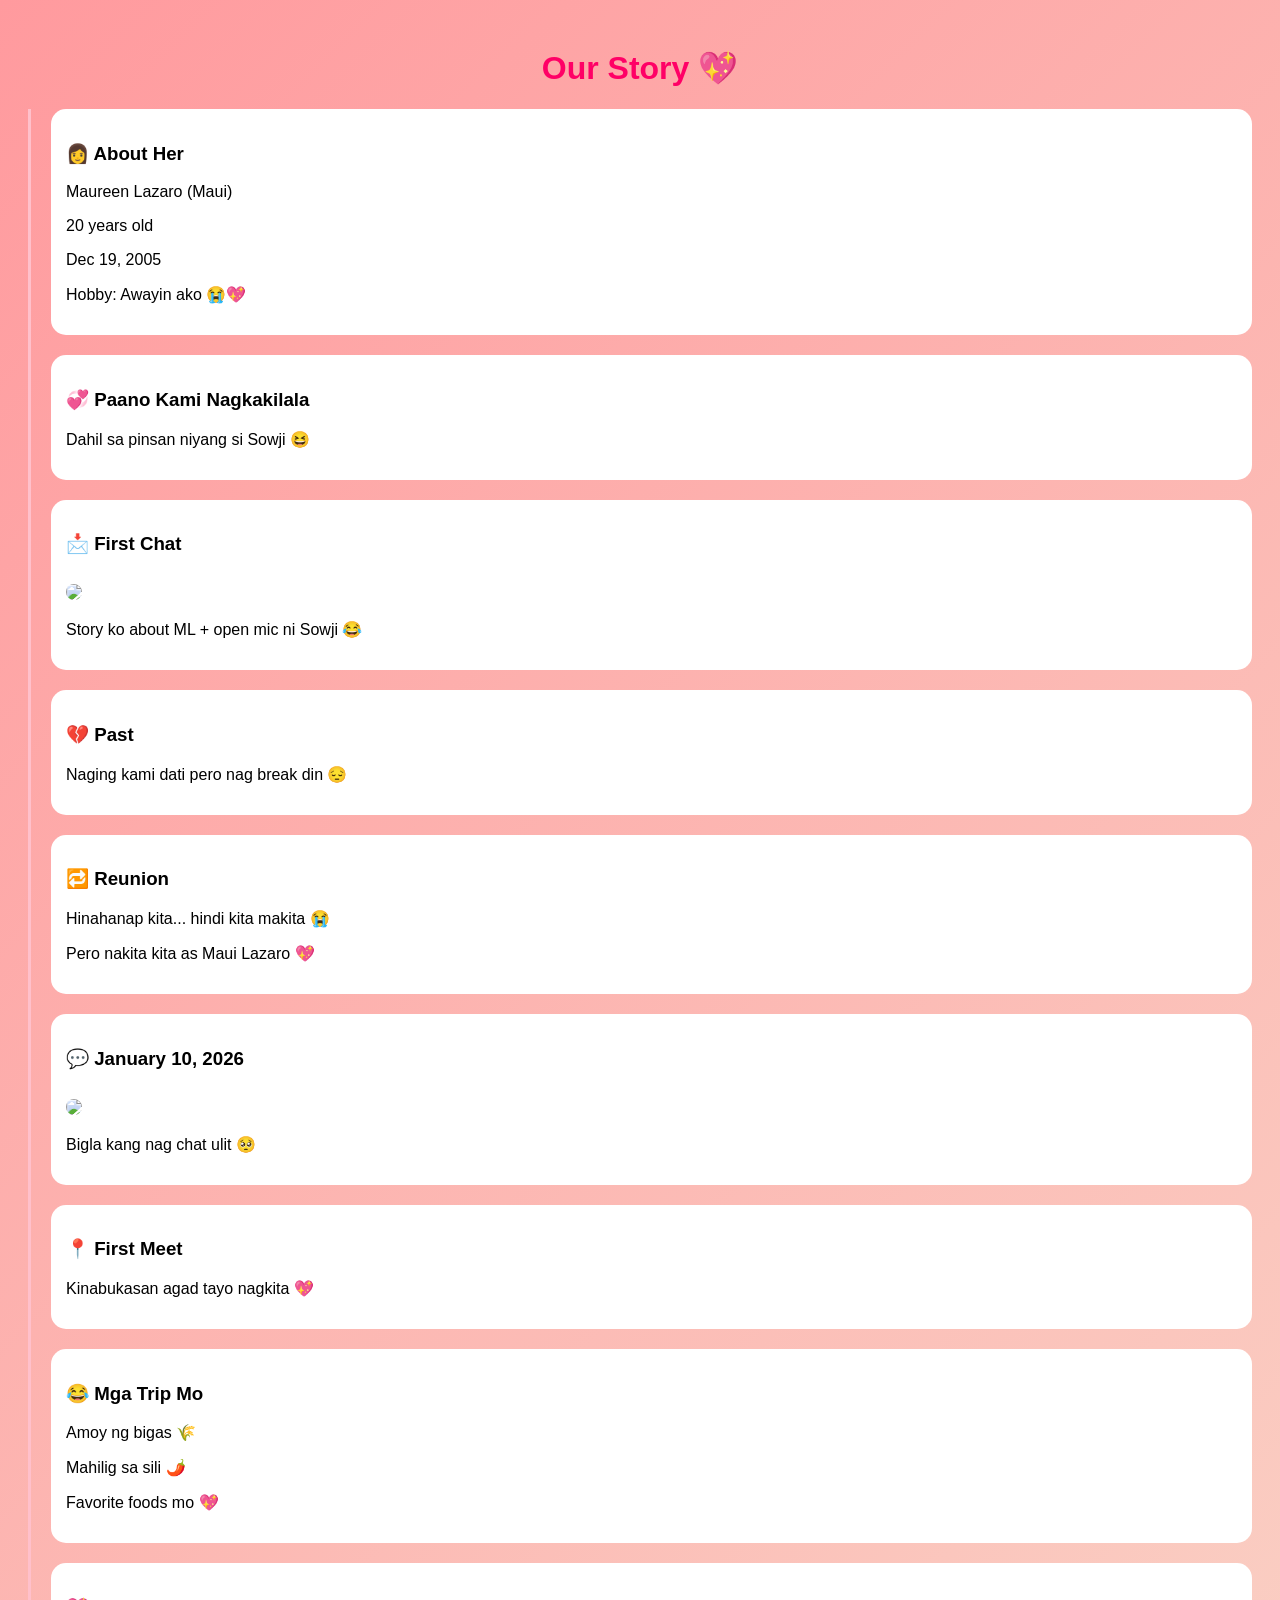
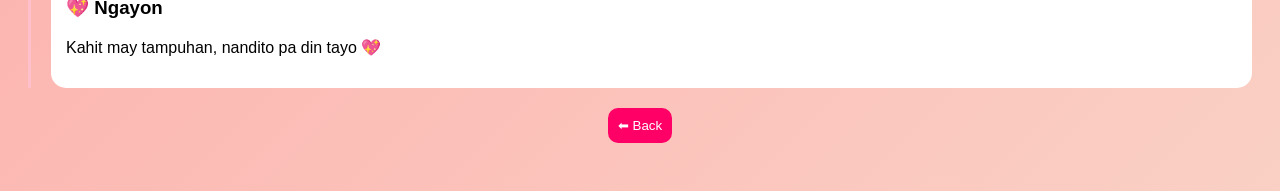
==== story.html @ 96c2b428 "Create story.html" ====
<!DOCTYPE html>
<html>
<head>
    <title>Our Story 💖</title>
    <meta name="viewport" content="width=device-width, initial-scale=1.0">
    <style>

    body {
        font-family: Arial;
        background: linear-gradient(135deg, #ff9a9e, #fad0c4);
        padding: 20px;
    }

    h1 {
        text-align: center;
        color: #ff0066;
    }

    .timeline {
        border-left: 3px solid pink;
        padding-left: 20px;
    }

    .item {
        background: white;
        padding: 15px;
        margin-bottom: 20px;
        border-radius: 15px;
    }

    img {
        width: 100%;
        border-radius: 10px;
        margin-top: 10px;
    }

    button {
        display: block;
        margin: 20px auto;
        padding: 10px;
        background: #ff0066;
        color: white;
        border: none;
        border-radius: 10px;
    }

    </style>
</head>
<body>

<h1>Our Story 💖</h1>

<div class="timeline">

<div class="item">
<h3>👩 About Her</h3>
<p>Maureen Lazaro (Maui)</p>
<p>20 years old</p>
<p>Dec 19, 2005</p>
<p>Hobby: Awayin ako 😭💖</p>
</div>

<div class="item">
<h3>💞 Paano Kami Nagkakilala</h3>
<p>Dahil sa pinsan niyang si Sowji 😆</p>
</div>

<div class="item">
<h3>📩 First Chat</h3>
<img src="https://raw.githubusercontent.com/missnapokita/july25/main/Picsart_26-04-07_22-38-30-776.jpg">
<p>Story ko about ML + open mic ni Sowji 😂</p>
</div>

<div class="item">
<h3>💔 Past</h3>
<p>Naging kami dati pero nag break din 😔</p>
</div>

<div class="item">
<h3>🔁 Reunion</h3>
<p>Hinahanap kita... hindi kita makita 😭</p>
<p>Pero nakita kita as Maui Lazaro 💖</p>
</div>

<div class="item">
<h3>💬 January 10, 2026</h3>
<img src="https://raw.githubusercontent.com/missnapokita/july25/main/Picsart_26-04-07_22-46-37-009.jpg">
<p>Bigla kang nag chat ulit 🥺</p>
</div>

<div class="item">
<h3>📍 First Meet</h3>
<p>Kinabukasan agad tayo nagkita 💖</p>
</div>

<div class="item">
<h3>😂 Mga Trip Mo</h3>
<p>Amoy ng bigas 🌾</p>
<p>Mahilig sa sili 🌶️</p>
<p>Favorite foods mo 💖</p>
</div>

<div class="item">
<h3>💖 Ngayon</h3>
<p>Kahit may tampuhan, nandito pa din tayo 💖</p>
</div>

</div>

<button onclick="history.back()">⬅ Back</button>

</body>
</html>
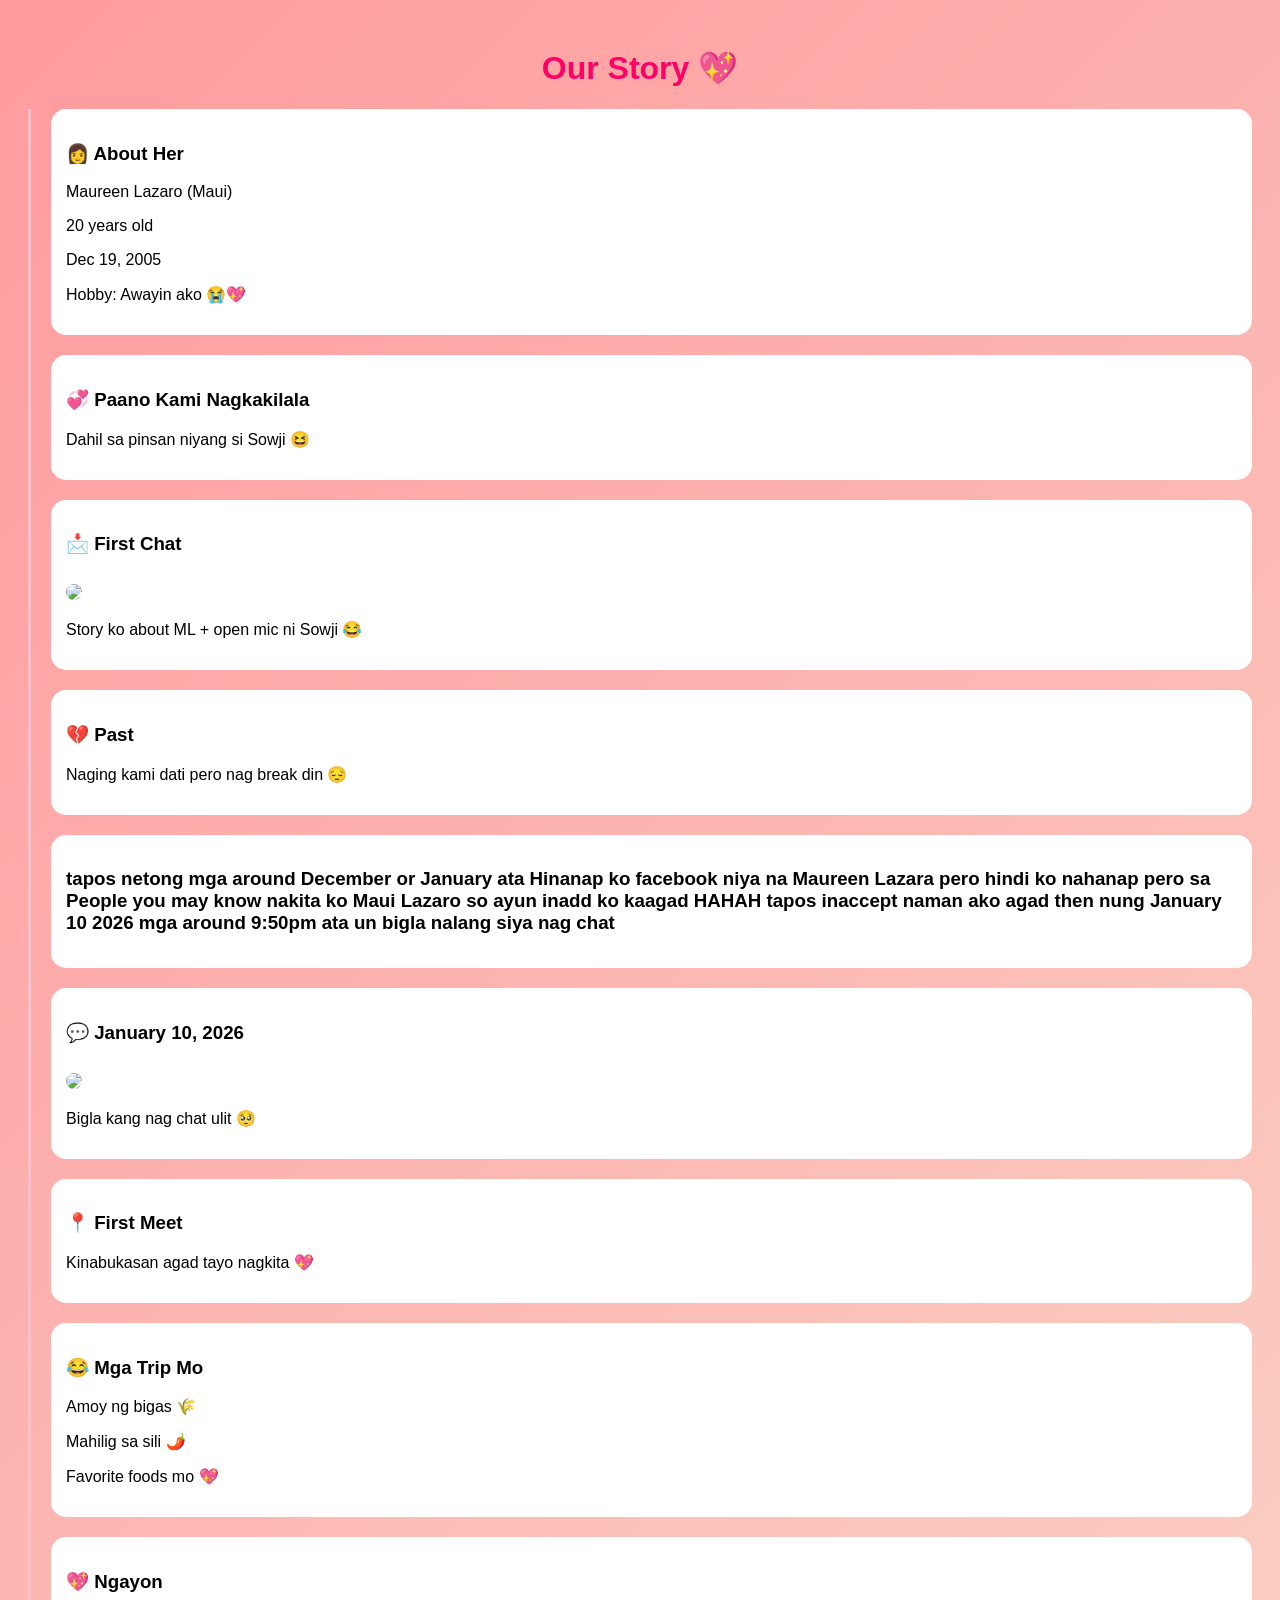
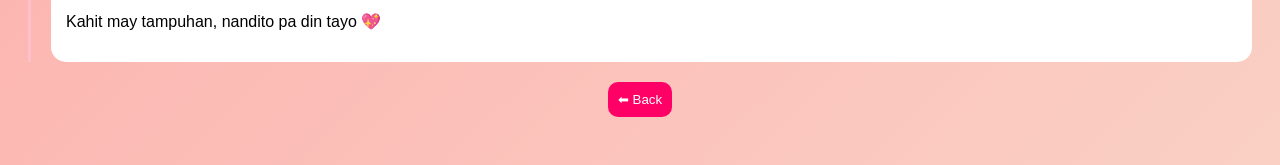
==== commit 295932a3: "Update story.html" ====
--- a/story.html
+++ b/story.html
@@ -77,9 +77,7 @@
 </div>
 
 <div class="item">
-<h3>🔁 Reunion</h3>
-<p>Hinahanap kita... hindi kita makita 😭</p>
-<p>Pero nakita kita as Maui Lazaro 💖</p>
+<h3>tapos netong mga around December or January ata Hinanap ko facebook niya na Maureen Lazara pero hindi ko nahanap pero sa People you may know nakita ko Maui Lazaro so ayun inadd ko kaagad HAHAH tapos inaccept naman ako agad then nung January 10 2026 mga around 9:50pm ata un bigla nalang siya nag chat </h3>
 </div>
 
 <div class="item">
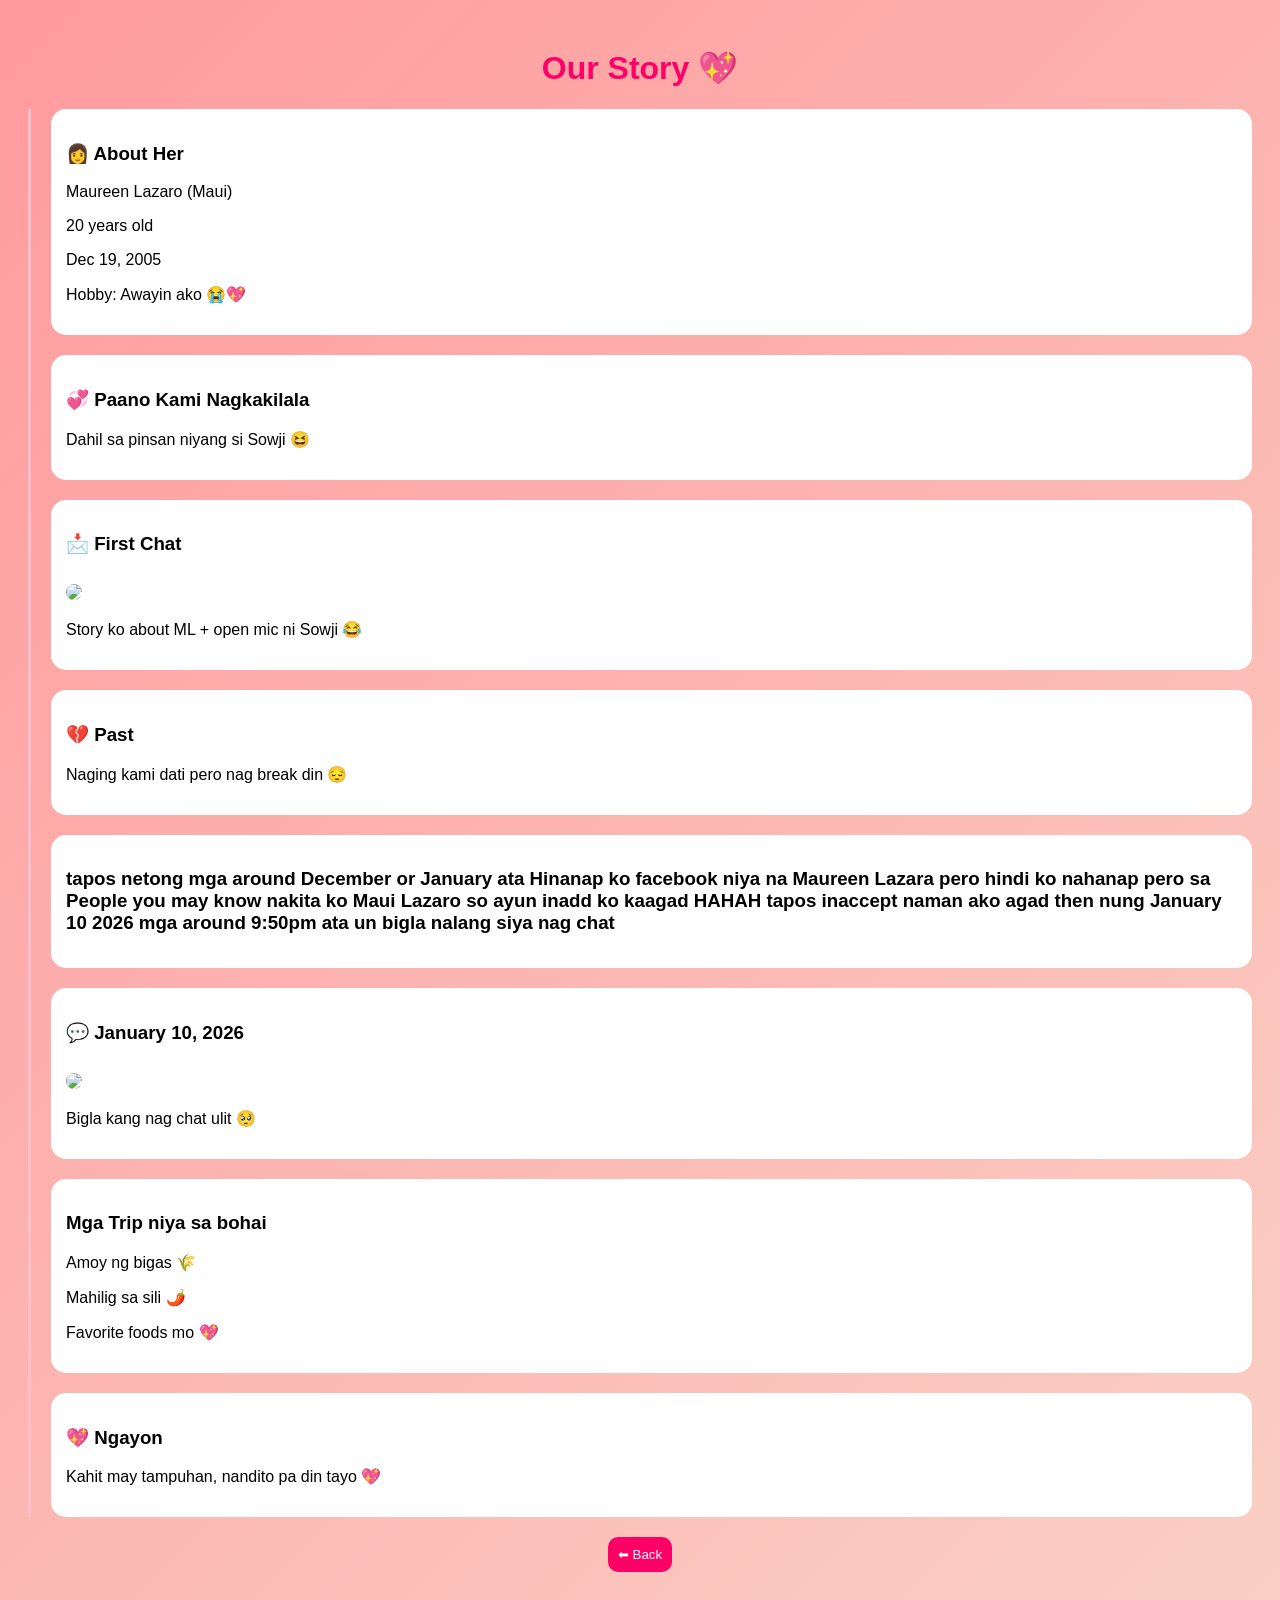
==== commit 5b8504d9: "Update story.html" ====
--- a/story.html
+++ b/story.html
@@ -87,12 +87,7 @@
 </div>
 
 <div class="item">
-<h3>📍 First Meet</h3>
-<p>Kinabukasan agad tayo nagkita 💖</p>
-</div>
-
-<div class="item">
-<h3>😂 Mga Trip Mo</h3>
+<h3>Mga Trip niya sa bohai</h3>
 <p>Amoy ng bigas 🌾</p>
 <p>Mahilig sa sili 🌶️</p>
 <p>Favorite foods mo 💖</p>
